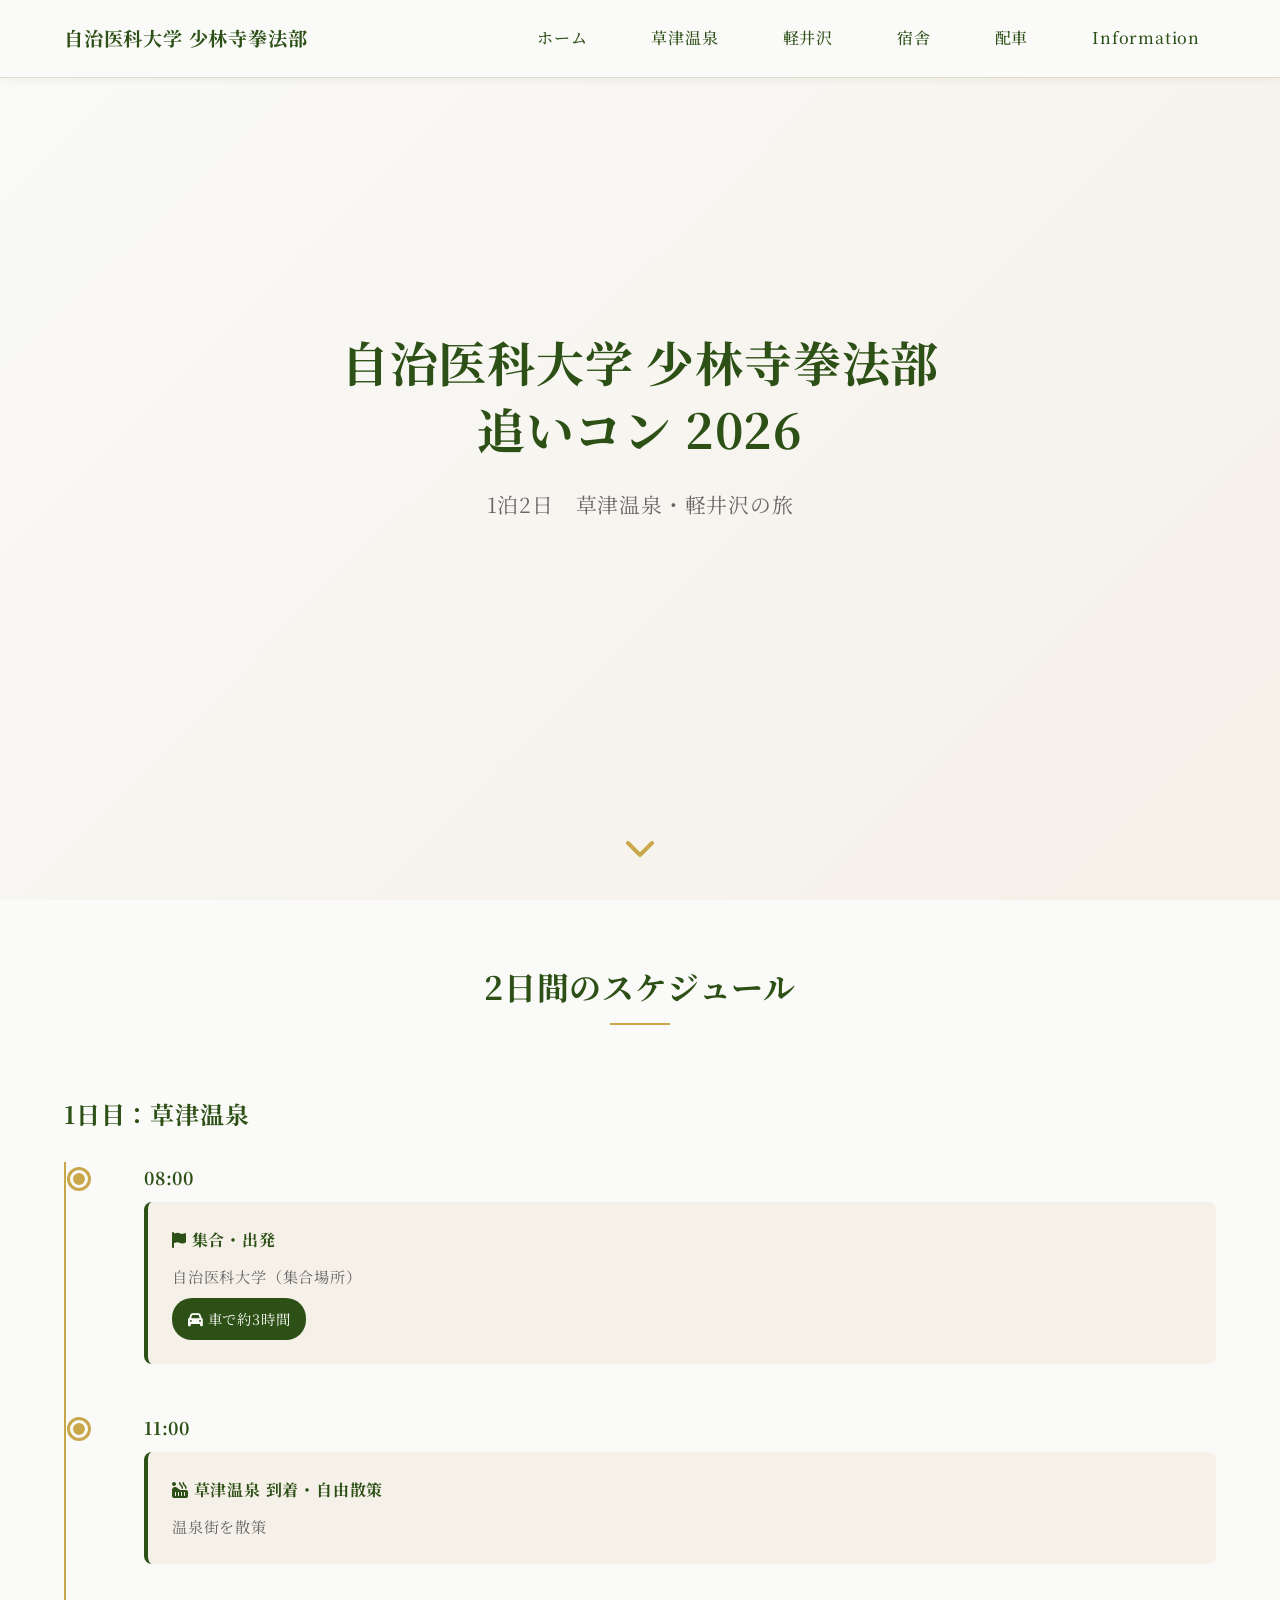
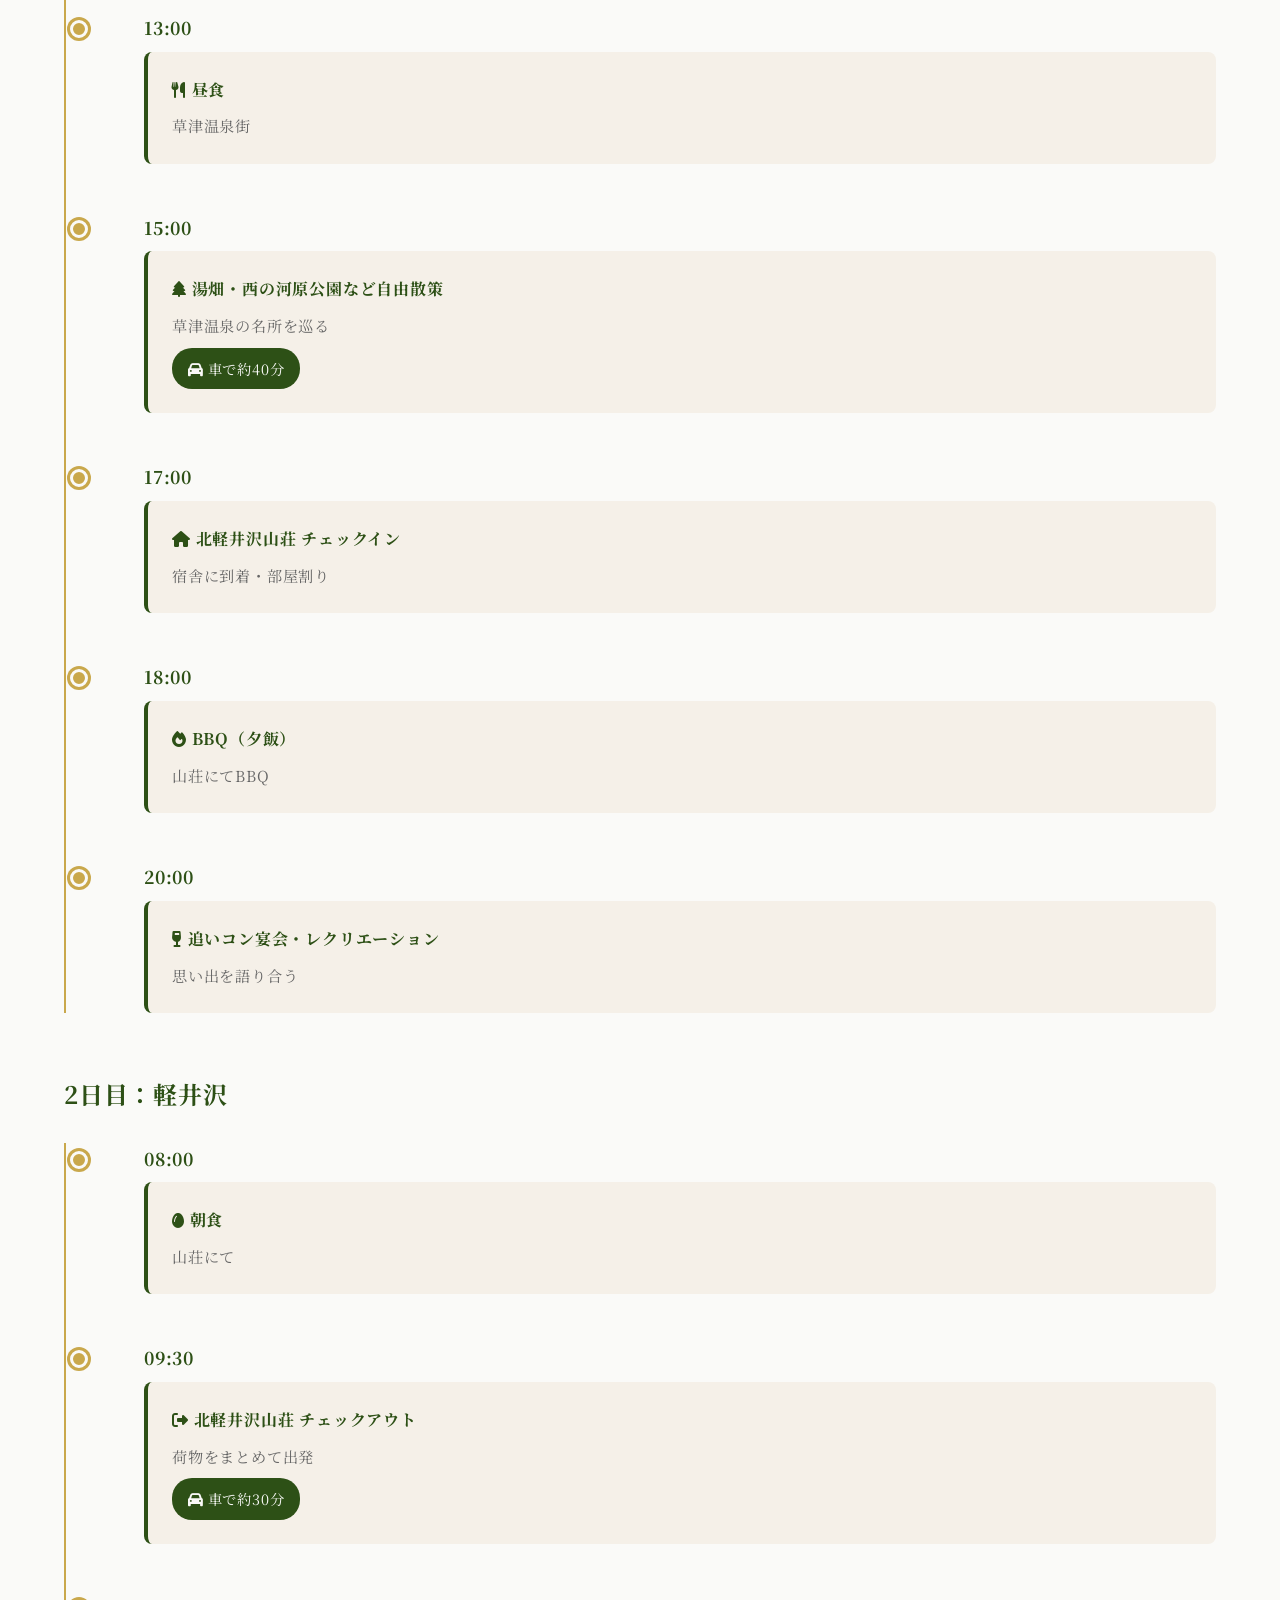
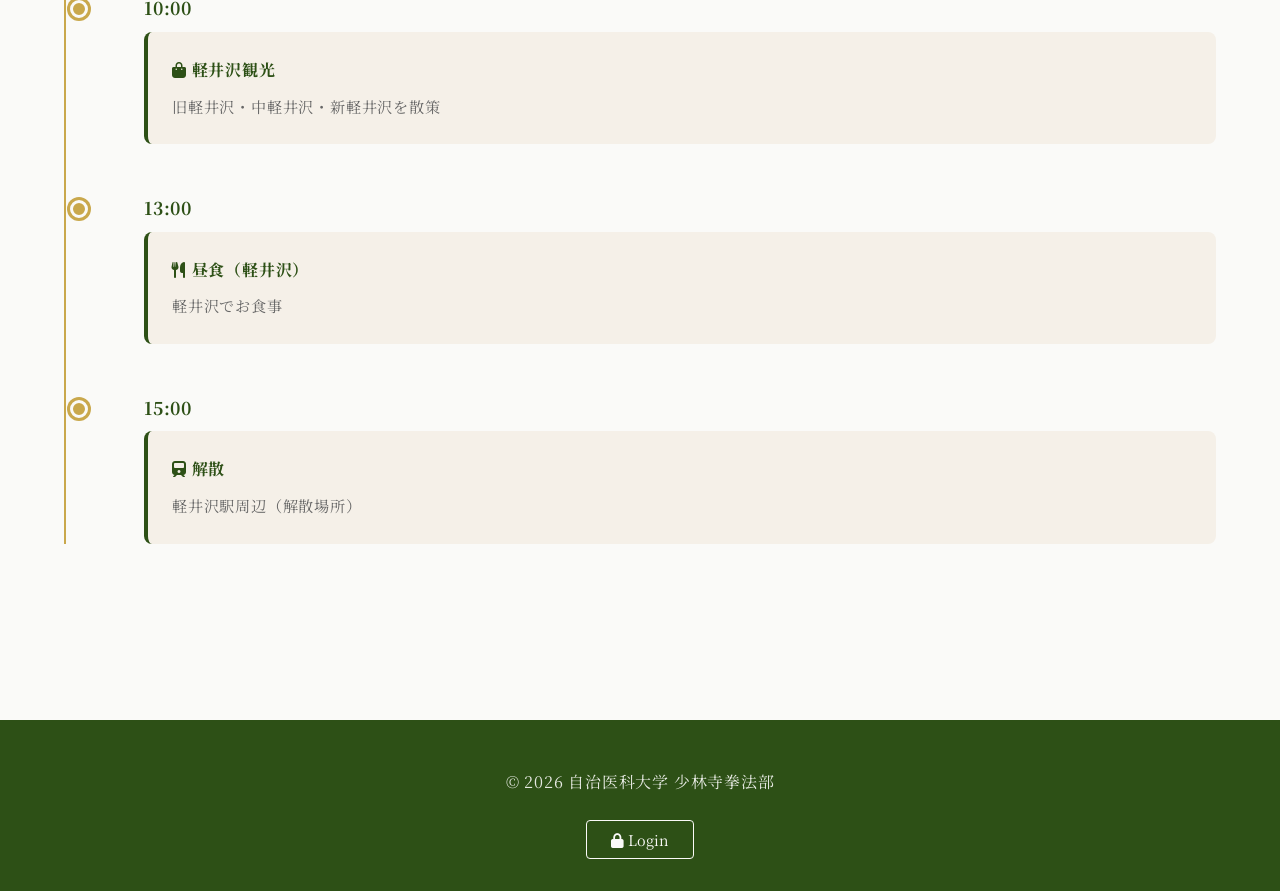
==== index.html @ ce43b70d "Add files via upload" ====
<!DOCTYPE html>
<html lang="ja">
<head>
    <meta charset="UTF-8">
    <meta name="viewport" content="width=device-width, initial-scale=1.0">
    <title>自治医科大学 少林寺拳法部 追いコン 2026</title>
    <link rel="stylesheet" href="https://cdnjs.cloudflare.com/ajax/libs/font-awesome/6.5.0/css/all.min.css">
    <link href="https://fonts.googleapis.com/css2?family=Noto+Serif+JP:wght@300;400;500;700&display=swap" rel="stylesheet">
    <link rel="stylesheet" href="style.css">
</head>
<body>
    <!-- ヘッダー -->
    <header class="header">
        <div class="header-content">
            <a href="index.html" class="logo">自治医科大学 少林寺拳法部</a>
            <nav class="nav">
                <a href="index.html" class="nav-link">ホーム</a>
                <a href="kusatsu.html" class="nav-link">草津温泉</a>
                <a href="karuizawa.html" class="nav-link">軽井沢</a>
                <a href="lodge.html" class="nav-link">宿舎</a>
                <a href="car.html" class="nav-link">配車</a>
                <a href="info.html" class="nav-link">Information</a>
            </nav>
        </div>
    </header>

    <!-- ファーストビュー -->
    <section class="hero">
        <div class="hero-content">
            <h1 data-editable="hero_title">自治医科大学 少林寺拳法部<br>追いコン 2026</h1>
            <p class="hero-subtitle" data-editable="hero_subtitle">1泊2日　草津温泉・軽井沢の旅</p>
            <div class="scroll-indicator">
                <i class="fas fa-chevron-down" style="font-size: 2rem; color: var(--accent-gold);"></i>
            </div>
        </div>
    </section>

    <!-- メインコンテンツ -->
    <main>
        <!-- スケジュールセクション -->
        <section class="section">
            <div class="container">
                <div class="section-header">
                    <h2 data-editable="schedule_title">2日間のスケジュール</h2>
                </div>
                
                <!-- 1日目 -->
                <div class="fade-in">
                    <h3 style="color: var(--primary-green); margin-bottom: 2rem;">1日目：草津温泉</h3>
                    <div class="timeline">
                        <div class="timeline-item">
                            <div class="timeline-time" data-editable="day1_time1">08:00</div>
                            <div class="timeline-content">
                                <div class="timeline-title" data-editable="day1_title1">
                                    <i class="fas fa-flag"></i> 集合・出発
                                </div>
                                <div class="timeline-description" data-editable="day1_desc1">
                                    自治医科大学（集合場所）
                                </div>
                                <div class="transport-info" data-editable="day1_transport1">
                                    <i class="fas fa-car"></i> 車で約3時間
                                </div>
                            </div>
                        </div>
                        
                        <div class="timeline-item">
                            <div class="timeline-time" data-editable="day1_time2">11:00</div>
                            <div class="timeline-content">
                                <div class="timeline-title" data-editable="day1_title2">
                                    <i class="fas fa-hot-tub"></i> 草津温泉 到着・自由散策
                                </div>
                                <div class="timeline-description" data-editable="day1_desc2">
                                    温泉街を散策
                                </div>
                            </div>
                        </div>
                        
                        <div class="timeline-item">
                            <div class="timeline-time" data-editable="day1_time3">13:00</div>
                            <div class="timeline-content">
                                <div class="timeline-title" data-editable="day1_title3">
                                    <i class="fas fa-utensils"></i> 昼食
                                </div>
                                <div class="timeline-description" data-editable="day1_desc3">
                                    草津温泉街
                                </div>
                            </div>
                        </div>
                        
                        <div class="timeline-item">
                            <div class="timeline-time" data-editable="day1_time4">15:00</div>
                            <div class="timeline-content">
                                <div class="timeline-title" data-editable="day1_title4">
                                    <i class="fas fa-tree"></i> 湯畑・西の河原公園など自由散策
                                </div>
                                <div class="timeline-description" data-editable="day1_desc4">
                                    草津温泉の名所を巡る
                                </div>
                                <div class="transport-info" data-editable="day1_transport2">
                                    <i class="fas fa-car"></i> 車で約40分
                                </div>
                            </div>
                        </div>
                        
                        <div class="timeline-item">
                            <div class="timeline-time" data-editable="day1_time5">17:00</div>
                            <div class="timeline-content">
                                <div class="timeline-title" data-editable="day1_title5">
                                    <i class="fas fa-home"></i> 北軽井沢山荘 チェックイン
                                </div>
                                <div class="timeline-description" data-editable="day1_desc5">
                                    宿舎に到着・部屋割り
                                </div>
                            </div>
                        </div>
                        
                        <div class="timeline-item">
                            <div class="timeline-time" data-editable="day1_time6">18:00</div>
                            <div class="timeline-content">
                                <div class="timeline-title" data-editable="day1_title6">
                                    <i class="fas fa-fire"></i> BBQ（夕飯）
                                </div>
                                <div class="timeline-description" data-editable="day1_desc6">
                                    山荘にてBBQ
                                </div>
                            </div>
                        </div>
                        
                        <div class="timeline-item">
                            <div class="timeline-time" data-editable="day1_time7">20:00</div>
                            <div class="timeline-content">
                                <div class="timeline-title" data-editable="day1_title7">
                                    <i class="fas fa-wine-glass"></i> 追いコン宴会・レクリエーション
                                </div>
                                <div class="timeline-description" data-editable="day1_desc7">
                                    思い出を語り合う
                                </div>
                            </div>
                        </div>
                    </div>
                </div>
                
                <!-- 2日目 -->
                <div class="fade-in" style="margin-top: 4rem;">
                    <h3 style="color: var(--primary-green); margin-bottom: 2rem;">2日目：軽井沢</h3>
                    <div class="timeline">
                        <div class="timeline-item">
                            <div class="timeline-time" data-editable="day2_time1">08:00</div>
                            <div class="timeline-content">
                                <div class="timeline-title" data-editable="day2_title1">
                                    <i class="fas fa-egg"></i> 朝食
                                </div>
                                <div class="timeline-description" data-editable="day2_desc1">
                                    山荘にて
                                </div>
                            </div>
                        </div>
                        
                        <div class="timeline-item">
                            <div class="timeline-time" data-editable="day2_time2">09:30</div>
                            <div class="timeline-content">
                                <div class="timeline-title" data-editable="day2_title2">
                                    <i class="fas fa-right-from-bracket"></i> 北軽井沢山荘 チェックアウト
                                </div>
                                <div class="timeline-description" data-editable="day2_desc2">
                                    荷物をまとめて出発
                                </div>
                                <div class="transport-info" data-editable="day2_transport1">
                                    <i class="fas fa-car"></i> 車で約30分
                                </div>
                            </div>
                        </div>
                        
                        <div class="timeline-item">
                            <div class="timeline-time" data-editable="day2_time3">10:00</div>
                            <div class="timeline-content">
                                <div class="timeline-title" data-editable="day2_title3">
                                    <i class="fas fa-bag-shopping"></i> 軽井沢観光
                                </div>
                                <div class="timeline-description" data-editable="day2_desc3">
                                    旧軽井沢・中軽井沢・新軽井沢を散策
                                </div>
                            </div>
                        </div>
                        
                        <div class="timeline-item">
                            <div class="timeline-time" data-editable="day2_time4">13:00</div>
                            <div class="timeline-content">
                                <div class="timeline-title" data-editable="day2_title4">
                                    <i class="fas fa-utensils"></i> 昼食（軽井沢）
                                </div>
                                <div class="timeline-description" data-editable="day2_desc4">
                                    軽井沢でお食事
                                </div>
                            </div>
                        </div>
                        
                        <div class="timeline-item">
                            <div class="timeline-time" data-editable="day2_time5">15:00</div>
                            <div class="timeline-content">
                                <div class="timeline-title" data-editable="day2_title5">
                                    <i class="fas fa-train"></i> 解散
                                </div>
                                <div class="timeline-description" data-editable="day2_desc5">
                                    軽井沢駅周辺（解散場所）
                                </div>
                            </div>
                        </div>
                    </div>
                </div>
            </div>
        </section>
    </main>

    <!-- フッター -->
    <footer class="footer">
        <div class="footer-content">
            <p class="footer-text">© 2026 自治医科大学 少林寺拳法部</p>
            <button class="login-btn"><i class="fas fa-lock"></i> Login</button>
        </div>
    </footer>

    <script src="edit.js"></script>
</body>
</html>
---- style.css ----
/* 自治医科大学 少林寺拳法部 追いコンWebサイト スタイルシート */

/* フォント設定 */
@import url('https://fonts.googleapis.com/css2?family=Noto+Serif+JP:wght@300;400;500;700&display=swap');

/* リセットとベース設定 */
* {
    margin: 0;
    padding: 0;
    box-sizing: border-box;
}

:root {
    /* カラーパレット */
    --primary-white: #FAFAF8;
    --primary-green: #2D5016;
    --accent-gold: #C9A84C;
    --text-charcoal: #2C2C2C;
    --text-gray: #666666;
    --light-beige: #F5F0E8;
    --border-light: #E0DCC8;
    
    /* フォント */
    --font-japanese: 'Noto Serif JP', '游明朝', 'Yu Mincho', 'YuMincho', 'HGS明朝E', serif;
    --font-english: Georgia, 'Times New Roman', serif;
    
    /* 余白 */
    --spacing-xs: 0.5rem;
    --spacing-sm: 1rem;
    --spacing-md: 1.5rem;
    --spacing-lg: 2rem;
    --spacing-xl: 3rem;
    --spacing-xxl: 4rem;
    
    /* ブレークポイント */
    --mobile: 768px;
    --tablet: 1024px;
}

body {
    font-family: var(--font-japanese);
    font-weight: 400;
    line-height: 1.8;
    color: var(--text-charcoal);
    background-color: var(--primary-white);
    font-size: 16px;
    letter-spacing: 0.05em;
}

/* タイポグラフィ */
h1, h2, h3, h4, h5, h6 {
    font-family: var(--font-japanese);
    font-weight: 700;
    line-height: 1.4;
    color: var(--primary-green);
    margin-bottom: var(--spacing-md);
}

h1 {
    font-size: 2.5rem;
    margin-bottom: var(--spacing-lg);
}

h2 {
    font-size: 2rem;
    margin-bottom: var(--spacing-md);
}

h3 {
    font-size: 1.5rem;
    margin-bottom: var(--spacing-sm);
}

p {
    margin-bottom: var(--spacing-sm);
    line-height: 1.8;
}

a {
    color: var(--primary-green);
    text-decoration: none;
    transition: color 0.3s ease;
}

a:hover {
    color: var(--accent-gold);
}

/* レイアウト */
.container {
    max-width: 1200px;
    margin: 0 auto;
    padding: 0 var(--spacing-md);
}

.section {
    padding: var(--spacing-xxl) 0;
}

.section-header {
    text-align: center;
    margin-bottom: var(--spacing-xl);
}

.section-header h2 {
    position: relative;
    display: inline-block;
    padding-bottom: var(--spacing-sm);
}

.section-header h2::after {
    content: '';
    position: absolute;
    bottom: 0;
    left: 50%;
    transform: translateX(-50%);
    width: 60px;
    height: 2px;
    background-color: var(--accent-gold);
}

/* ヘッダー */
.header {
    background-color: var(--primary-white);
    border-bottom: 1px solid var(--border-light);
    position: fixed;
    top: 0;
    left: 0;
    right: 0;
    z-index: 1000;
    box-shadow: 0 2px 10px rgba(0,0,0,0.05);
}

.header-content {
    display: flex;
    justify-content: space-between;
    align-items: center;
    padding: var(--spacing-sm) var(--spacing-md);
    max-width: 1200px;
    margin: 0 auto;
}

.logo {
    font-size: 1.2rem;
    font-weight: 700;
    color: var(--primary-green);
    text-decoration: none;
}

.nav {
    display: flex;
    gap: var(--spacing-lg);
}

.nav-link {
    font-weight: 500;
    padding: var(--spacing-xs) var(--spacing-sm);
    border-radius: 4px;
    transition: all 0.3s ease;
}

.nav-link:hover {
    background-color: var(--light-beige);
    color: var(--primary-green);
}

/* フッター */
.footer {
    background-color: var(--primary-green);
    color: var(--primary-white);
    padding: var(--spacing-xl) 0 var(--spacing-lg);
    margin-top: var(--spacing-xxl);
}

.footer-content {
    max-width: 1200px;
    margin: 0 auto;
    padding: 0 var(--spacing-md);
    text-align: center;
}

.footer-text {
    margin-bottom: var(--spacing-md);
    opacity: 0.9;
}

.login-btn {
    background: transparent;
    border: 1px solid var(--primary-white);
    color: var(--primary-white);
    padding: var(--spacing-xs) var(--spacing-md);
    border-radius: 4px;
    cursor: pointer;
    font-family: var(--font-japanese);
    font-size: 0.9rem;
    transition: all 0.3s ease;
}

.login-btn:hover {
    background-color: var(--primary-white);
    color: var(--primary-green);
}

/* ヒーローセクション */
.hero {
    height: 100vh;
    display: flex;
    align-items: center;
    justify-content: center;
    text-align: center;
    position: relative;
    background: linear-gradient(135deg, var(--primary-white) 0%, var(--light-beige) 100%);
}

.hero-content h1 {
    font-size: 3rem;
    margin-bottom: var(--spacing-md);
    color: var(--primary-green);
}

.hero-subtitle {
    font-size: 1.3rem;
    color: var(--text-gray);
    margin-bottom: var(--spacing-xl);
}

.scroll-indicator {
    position: absolute;
    bottom: var(--spacing-lg);
    left: 50%;
    transform: translateX(-50%);
    animation: bounce 2s infinite;
}

@keyframes bounce {
    0%, 20%, 50%, 80%, 100% {
        transform: translateX(-50%) translateY(0);
    }
    40% {
        transform: translateX(-50%) translateY(-10px);
    }
    60% {
        transform: translateX(-50%) translateY(-5px);
    }
}

/* タイムライン */
.timeline {
    position: relative;
    padding-left: var(--spacing-xl);
}

.timeline::before {
    content: '';
    position: absolute;
    left: 0;
    top: 0;
    bottom: 0;
    width: 2px;
    background-color: var(--accent-gold);
}

.timeline-item {
    position: relative;
    margin-bottom: var(--spacing-xl);
    padding-left: var(--spacing-lg);
}

.timeline-item::before {
    content: '';
    position: absolute;
    left: calc(-1 * var(--spacing-xl) + 6px);
    top: 8px;
    width: 12px;
    height: 12px;
    border-radius: 50%;
    background-color: var(--accent-gold);
    border: 3px solid var(--primary-white);
    box-shadow: 0 0 0 3px var(--accent-gold);
}

.timeline-time {
    font-weight: 700;
    color: var(--primary-green);
    font-size: 1.1rem;
    margin-bottom: var(--spacing-xs);
}

.timeline-content {
    background-color: var(--light-beige);
    padding: var(--spacing-md);
    border-radius: 8px;
    border-left: 4px solid var(--primary-green);
}

.timeline-title {
    font-weight: 700;
    color: var(--primary-green);
    margin-bottom: var(--spacing-xs);
}

.timeline-description {
    color: var(--text-gray);
    font-size: 0.95rem;
}

.transport-info {
    display: inline-block;
    background-color: var(--primary-green);
    color: var(--primary-white);
    padding: var(--spacing-xs) var(--spacing-sm);
    border-radius: 20px;
    font-size: 0.9rem;
    margin-top: var(--spacing-xs);
}

/* カードグリッド */
.card-grid {
    display: grid;
    grid-template-columns: repeat(auto-fit, minmax(300px, 1fr));
    gap: var(--spacing-lg);
    margin-top: var(--spacing-lg);
}

.card {
    background-color: var(--primary-white);
    border-radius: 12px;
    overflow: hidden;
    box-shadow: 0 4px 20px rgba(0,0,0,0.08);
    transition: transform 0.3s ease, box-shadow 0.3s ease;
}

.card:hover {
    transform: translateY(-5px);
    box-shadow: 0 8px 30px rgba(0,0,0,0.12);
}

.card-image {
    width: 100%;
    height: 200px;
    object-fit: cover;
    background-color: var(--light-beige);
}

.card-content {
    padding: var(--spacing-md);
}

.card-title {
    font-size: 1.2rem;
    font-weight: 700;
    color: var(--primary-green);
    margin-bottom: var(--spacing-xs);
}

.card-info {
    color: var(--text-gray);
    font-size: 0.9rem;
    margin-bottom: var(--spacing-sm);
}

.card-link {
    display: inline-flex;
    align-items: center;
    gap: var(--spacing-xs);
    color: var(--accent-gold);
    font-weight: 500;
    font-size: 0.9rem;
}

.card-link:hover {
    color: var(--primary-green);
}

/* タブ */
.tabs {
    display: flex;
    gap: var(--spacing-sm);
    margin-bottom: var(--spacing-lg);
    border-bottom: 2px solid var(--border-light);
}

.tab {
    padding: var(--spacing-sm) var(--spacing-md);
    background: none;
    border: none;
    font-family: var(--font-japanese);
    font-size: 1rem;
    color: var(--text-gray);
    cursor: pointer;
    border-bottom: 3px solid transparent;
    transition: all 0.3s ease;
}

.tab.active {
    color: var(--primary-green);
    border-bottom-color: var(--accent-gold);
    font-weight: 700;
}

.tab:hover {
    color: var(--primary-green);
}

.tab-content {
    display: none;
}

.tab-content.active {
    display: block;
}

/* フォーム要素 */
.form-group {
    margin-bottom: var(--spacing-md);
}

.form-label {
    display: block;
    margin-bottom: var(--spacing-xs);
    font-weight: 500;
    color: var(--primary-green);
}

.form-input {
    width: 100%;
    padding: var(--spacing-sm);
    border: 1px solid var(--border-light);
    border-radius: 4px;
    font-family: var(--font-japanese);
    font-size: 1rem;
    transition: border-color 0.3s ease;
}

.form-input:focus {
    outline: none;
    border-color: var(--accent-gold);
}

/* ボタン */
.btn {
    display: inline-block;
    padding: var(--spacing-sm) var(--spacing-md);
    background-color: var(--primary-green);
    color: var(--primary-white);
    border: none;
    border-radius: 4px;
    font-family: var(--font-japanese);
    font-size: 1rem;
    cursor: pointer;
    transition: all 0.3s ease;
}

.btn:hover {
    background-color: var(--accent-gold);
    color: var(--primary-white);
}

.btn-secondary {
    background-color: var(--text-gray);
}

.btn-secondary:hover {
    background-color: var(--primary-green);
}

/* 編集モード */
.editable {
    cursor: pointer;
    border: 2px dashed transparent;
    padding: 2px;
    border-radius: 4px;
    transition: all 0.3s ease;
}

.editable:hover {
    border-color: var(--accent-gold);
    background-color: rgba(201, 168, 76, 0.1);
}

.editing {
    border-color: var(--primary-green) !important;
    background-color: rgba(45, 80, 22, 0.1) !important;
}

.edit-toolbar {
    position: absolute;
    background-color: var(--primary-white);
    border: 1px solid var(--border-light);
    border-radius: 4px;
    padding: var(--spacing-xs);
    box-shadow: 0 4px 12px rgba(0,0,0,0.15);
    z-index: 1000;
    display: flex;
    gap: var(--spacing-xs);
    align-items: center;
}

.edit-toolbar button {
    background: none;
    border: none;
    padding: var(--spacing-xs);
    cursor: pointer;
    border-radius: 4px;
    transition: background-color 0.3s ease;
}

.edit-toolbar button:hover {
    background-color: var(--light-beige);
}

.image-change-btn {
    position: absolute;
    top: 10px;
    right: 10px;
    background-color: rgba(45, 80, 22, 0.9);
    color: var(--primary-white);
    border: none;
    padding: var(--spacing-xs) var(--spacing-sm);
    border-radius: 4px;
    cursor: pointer;
    font-size: 0.9rem;
    opacity: 0;
    transition: opacity 0.3s ease;
}

.image-container {
    position: relative;
    display: inline-block;
}

.image-container:hover .image-change-btn {
    opacity: 1;
}

/* レスポンシブデザイン */
@media (max-width: 768px) {
    .container {
        padding: 0 var(--spacing-sm);
    }
    
    .header-content {
        flex-direction: column;
        gap: var(--spacing-sm);
    }
    
    .nav {
        flex-wrap: wrap;
        justify-content: center;
        gap: var(--spacing-sm);
    }
    
    .hero-content h1 {
        font-size: 2rem;
    }
    
    .hero-subtitle {
        font-size: 1.1rem;
    }
    
    h1 {
        font-size: 2rem;
    }
    
    h2 {
        font-size: 1.5rem;
    }
    
    .timeline {
        padding-left: var(--spacing-md);
    }
    
    .card-grid {
        grid-template-columns: 1fr;
    }
    
    .tabs {
        flex-wrap: wrap;
        gap: var(--spacing-xs);
    }
    
    .tab {
        padding: var(--spacing-xs) var(--spacing-sm);
        font-size: 0.9rem;
    }
}

/* アニメーション */
.fade-in {
    opacity: 0;
    transform: translateY(20px);
    transition: all 0.6s ease;
}

.fade-in.visible {
    opacity: 1;
    transform: translateY(0);
}

/* ユーティリティクラス */
.text-center { text-align: center; }
.text-left { text-align: left; }
.text-right { text-align: right; }

.mb-sm { margin-bottom: var(--spacing-sm); }
.mb-md { margin-bottom: var(--spacing-md); }
.mb-lg { margin-bottom: var(--spacing-lg); }
.mb-xl { margin-bottom: var(--spacing-xl); }

.mt-sm { margin-top: var(--spacing-sm); }
.mt-md { margin-top: var(--spacing-md); }
.mt-lg { margin-top: var(--spacing-lg); }
.mt-xl { margin-top: var(--spacing-xl); }

.hidden { display: none !important; }
.visible { display: block !important; }

/* ログインダイアログ */
.login-dialog {
    position: fixed;
    top: 0;
    left: 0;
    right: 0;
    bottom: 0;
    background-color: rgba(0,0,0,0.5);
    display: none;
    align-items: center;
    justify-content: center;
    z-index: 2000;
}

.login-dialog.active {
    display: flex;
}

.login-form {
    background-color: var(--primary-white);
    padding: var(--spacing-xl);
    border-radius: 8px;
    box-shadow: 0 8px 32px rgba(0,0,0,0.2);
    max-width: 400px;
    width: 90%;
}

.login-form h3 {
    text-align: center;
    margin-bottom: var(--spacing-lg);
    color: var(--primary-green);
}

.login-error {
    color: #DC3545;
    font-size: 0.9rem;
    margin-top: var(--spacing-xs);
    display: none;
}

.login-error.active {
    display: block;
}
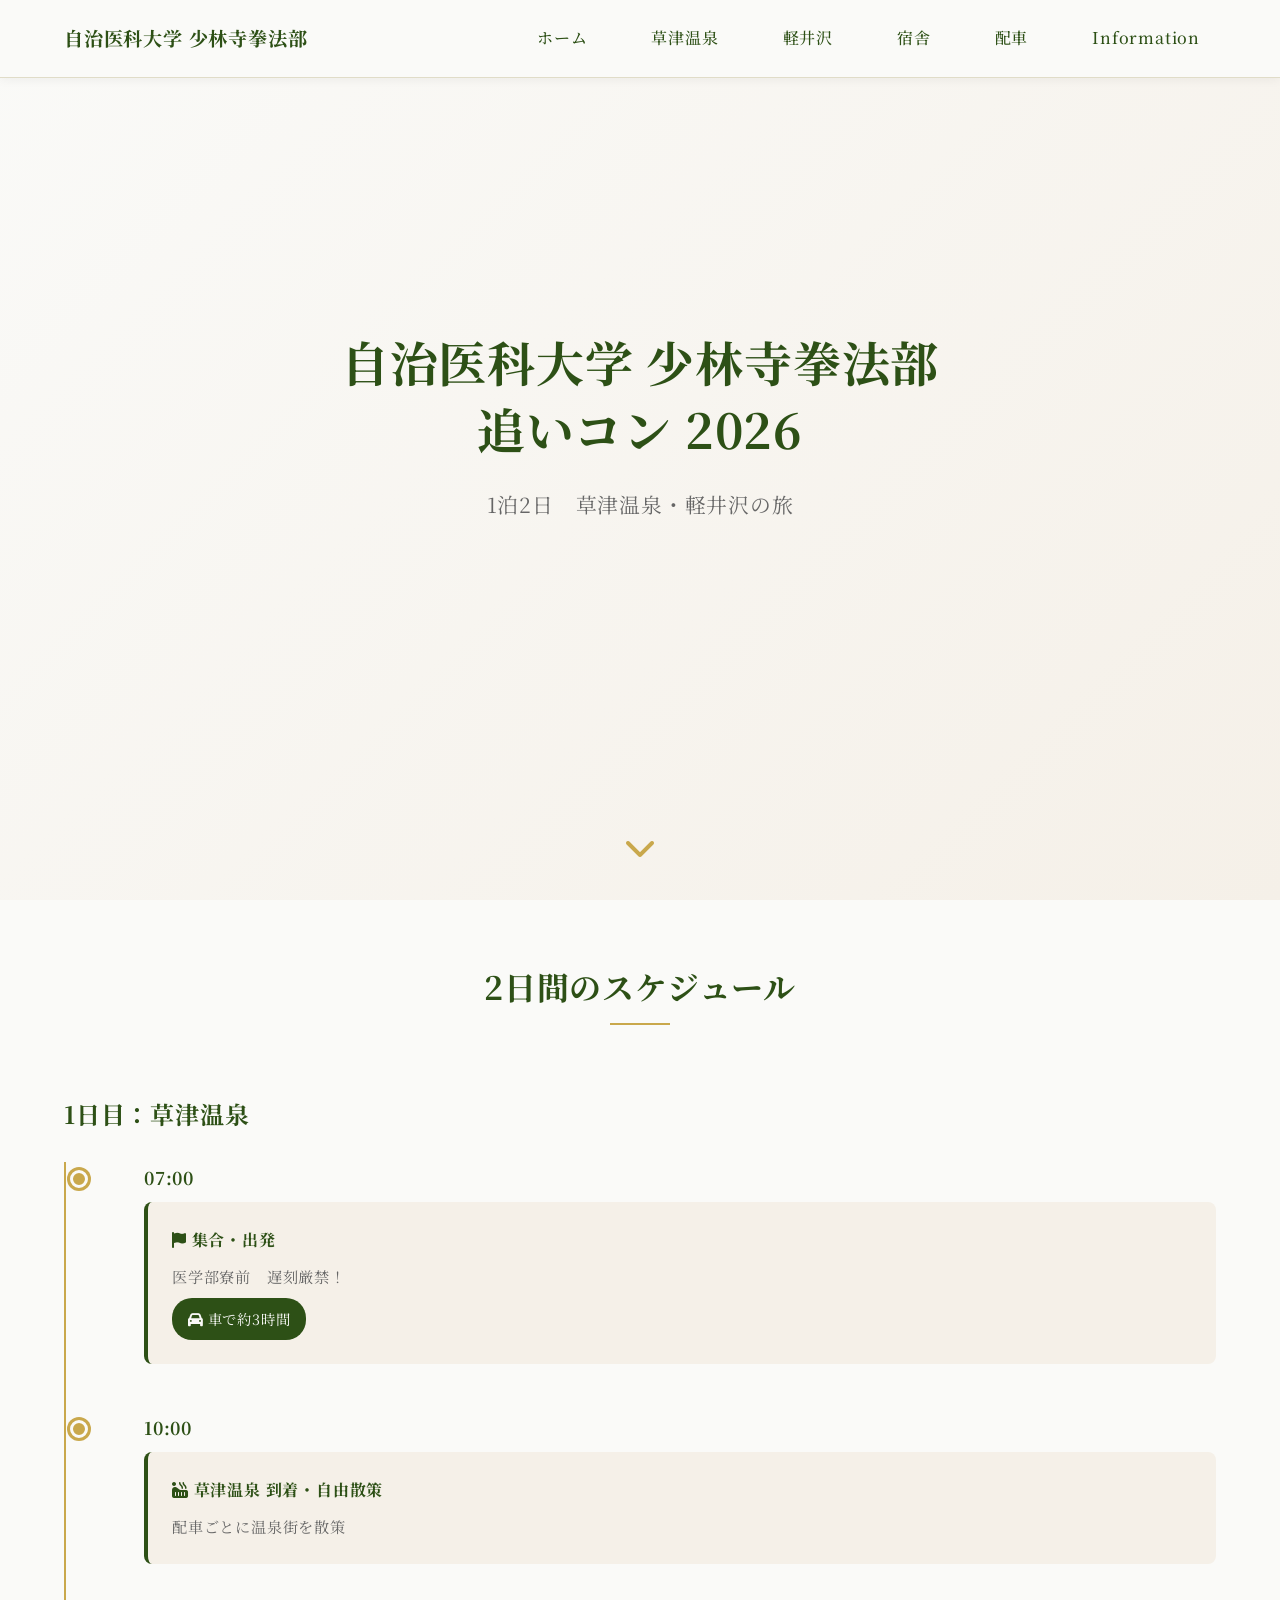
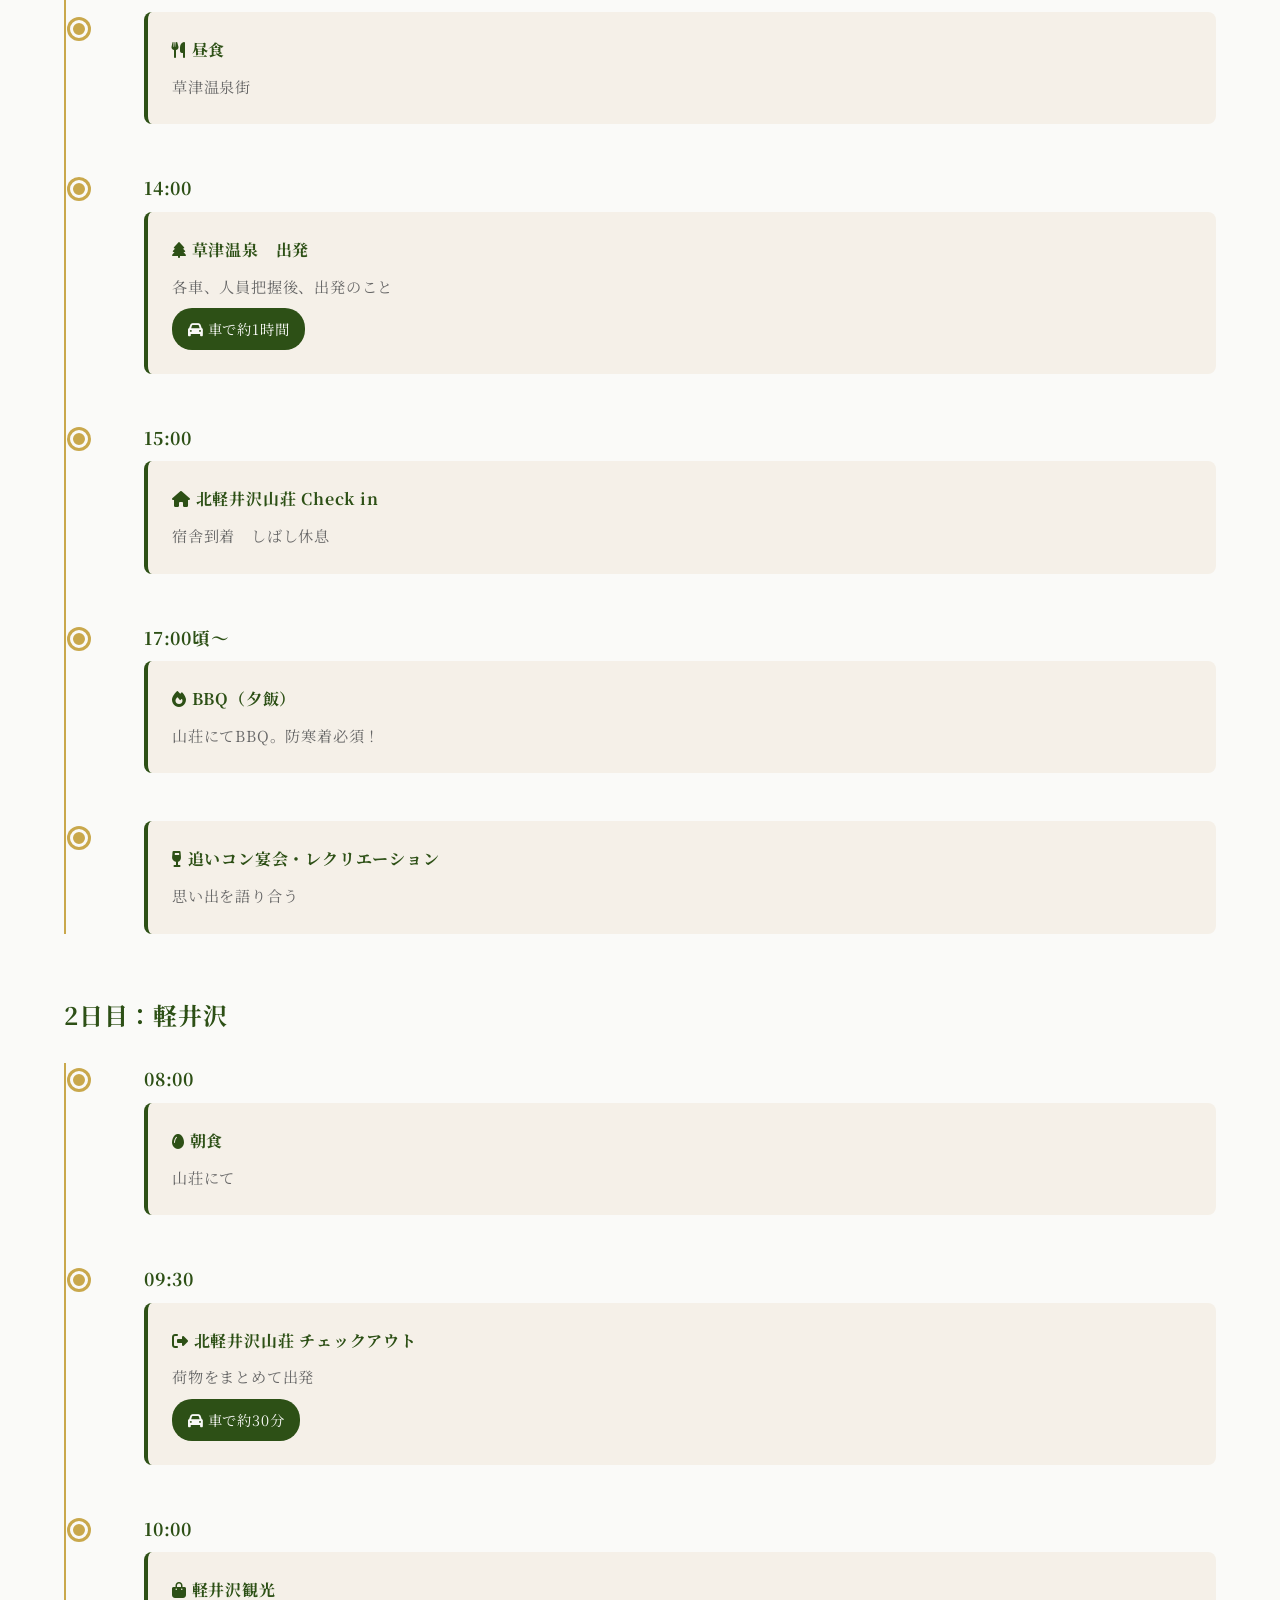
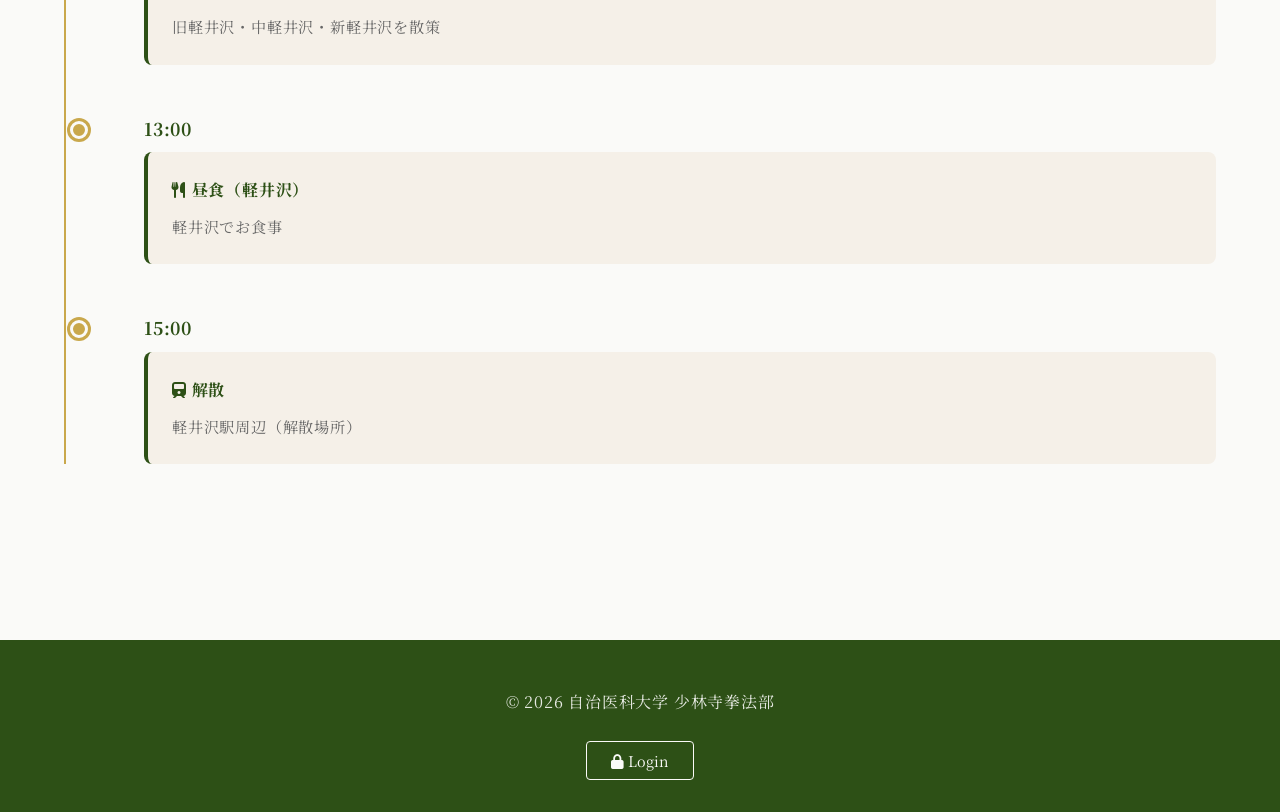
==== commit 1e45740d: "Update index.html" ====
--- a/index.html
+++ b/index.html
@@ -49,13 +49,13 @@
                     <h3 style="color: var(--primary-green); margin-bottom: 2rem;">1日目：草津温泉</h3>
                     <div class="timeline">
                         <div class="timeline-item">
-                            <div class="timeline-time" data-editable="day1_time1">08:00</div>
+                            <div class="timeline-time" data-editable="day1_time1">07:00</div>
                             <div class="timeline-content">
                                 <div class="timeline-title" data-editable="day1_title1">
                                     <i class="fas fa-flag"></i> 集合・出発
                                 </div>
                                 <div class="timeline-description" data-editable="day1_desc1">
-                                    自治医科大学（集合場所）
+                                    医学部寮前　遅刻厳禁！
                                 </div>
                                 <div class="transport-info" data-editable="day1_transport1">
                                     <i class="fas fa-car"></i> 車で約3時間
@@ -64,19 +64,18 @@
                         </div>
                         
                         <div class="timeline-item">
-                            <div class="timeline-time" data-editable="day1_time2">11:00</div>
+                            <div class="timeline-time" data-editable="day1_time2">10:00</div>
                             <div class="timeline-content">
                                 <div class="timeline-title" data-editable="day1_title2">
                                     <i class="fas fa-hot-tub"></i> 草津温泉 到着・自由散策
                                 </div>
                                 <div class="timeline-description" data-editable="day1_desc2">
-                                    温泉街を散策
-                                </div>
-                            </div>
-                        </div>
-                        
-                        <div class="timeline-item">
-                            <div class="timeline-time" data-editable="day1_time3">13:00</div>
+                                    配車ごとに温泉街を散策
+                                </div>
+                            </div>
+                        </div>
+                        
+                        <div class="timeline-item">
                             <div class="timeline-content">
                                 <div class="timeline-title" data-editable="day1_title3">
                                     <i class="fas fa-utensils"></i> 昼食
@@ -88,46 +87,45 @@
                         </div>
                         
                         <div class="timeline-item">
-                            <div class="timeline-time" data-editable="day1_time4">15:00</div>
+                            <div class="timeline-time" data-editable="day1_time4">14:00</div>
                             <div class="timeline-content">
                                 <div class="timeline-title" data-editable="day1_title4">
-                                    <i class="fas fa-tree"></i> 湯畑・西の河原公園など自由散策
+                                    <i class="fas fa-tree"></i> 草津温泉　出発
                                 </div>
                                 <div class="timeline-description" data-editable="day1_desc4">
-                                    草津温泉の名所を巡る
+                                    各車、人員把握後、出発のこと
                                 </div>
                                 <div class="transport-info" data-editable="day1_transport2">
-                                    <i class="fas fa-car"></i> 車で約40分
-                                </div>
-                            </div>
-                        </div>
-                        
-                        <div class="timeline-item">
-                            <div class="timeline-time" data-editable="day1_time5">17:00</div>
+                                    <i class="fas fa-car"></i> 車で約1時間
+                                </div>
+                            </div>
+                        </div>
+                        
+                        <div class="timeline-item">
+                            <div class="timeline-time" data-editable="day1_time5">15:00</div>
                             <div class="timeline-content">
                                 <div class="timeline-title" data-editable="day1_title5">
-                                    <i class="fas fa-home"></i> 北軽井沢山荘 チェックイン
+                                    <i class="fas fa-home"></i> 北軽井沢山荘 Check in
                                 </div>
                                 <div class="timeline-description" data-editable="day1_desc5">
-                                    宿舎に到着・部屋割り
-                                </div>
-                            </div>
-                        </div>
-                        
-                        <div class="timeline-item">
-                            <div class="timeline-time" data-editable="day1_time6">18:00</div>
+                                    宿舎到着　しばし休息
+                                </div>
+                            </div>
+                        </div>
+                        
+                        <div class="timeline-item">
+                            <div class="timeline-time" data-editable="day1_time6">17:00頃〜</div>
                             <div class="timeline-content">
                                 <div class="timeline-title" data-editable="day1_title6">
                                     <i class="fas fa-fire"></i> BBQ（夕飯）
                                 </div>
                                 <div class="timeline-description" data-editable="day1_desc6">
-                                    山荘にてBBQ
-                                </div>
-                            </div>
-                        </div>
-                        
-                        <div class="timeline-item">
-                            <div class="timeline-time" data-editable="day1_time7">20:00</div>
+                                    山荘にてBBQ。防寒着必須！
+                                </div>
+                            </div>
+                        </div>
+                        
+                        <div class="timeline-item">
                             <div class="timeline-content">
                                 <div class="timeline-title" data-editable="day1_title7">
                                     <i class="fas fa-wine-glass"></i> 追いコン宴会・レクリエーション
@@ -222,4 +220,4 @@
 
     <script src="edit.js"></script>
 </body>
-</html>+</html>
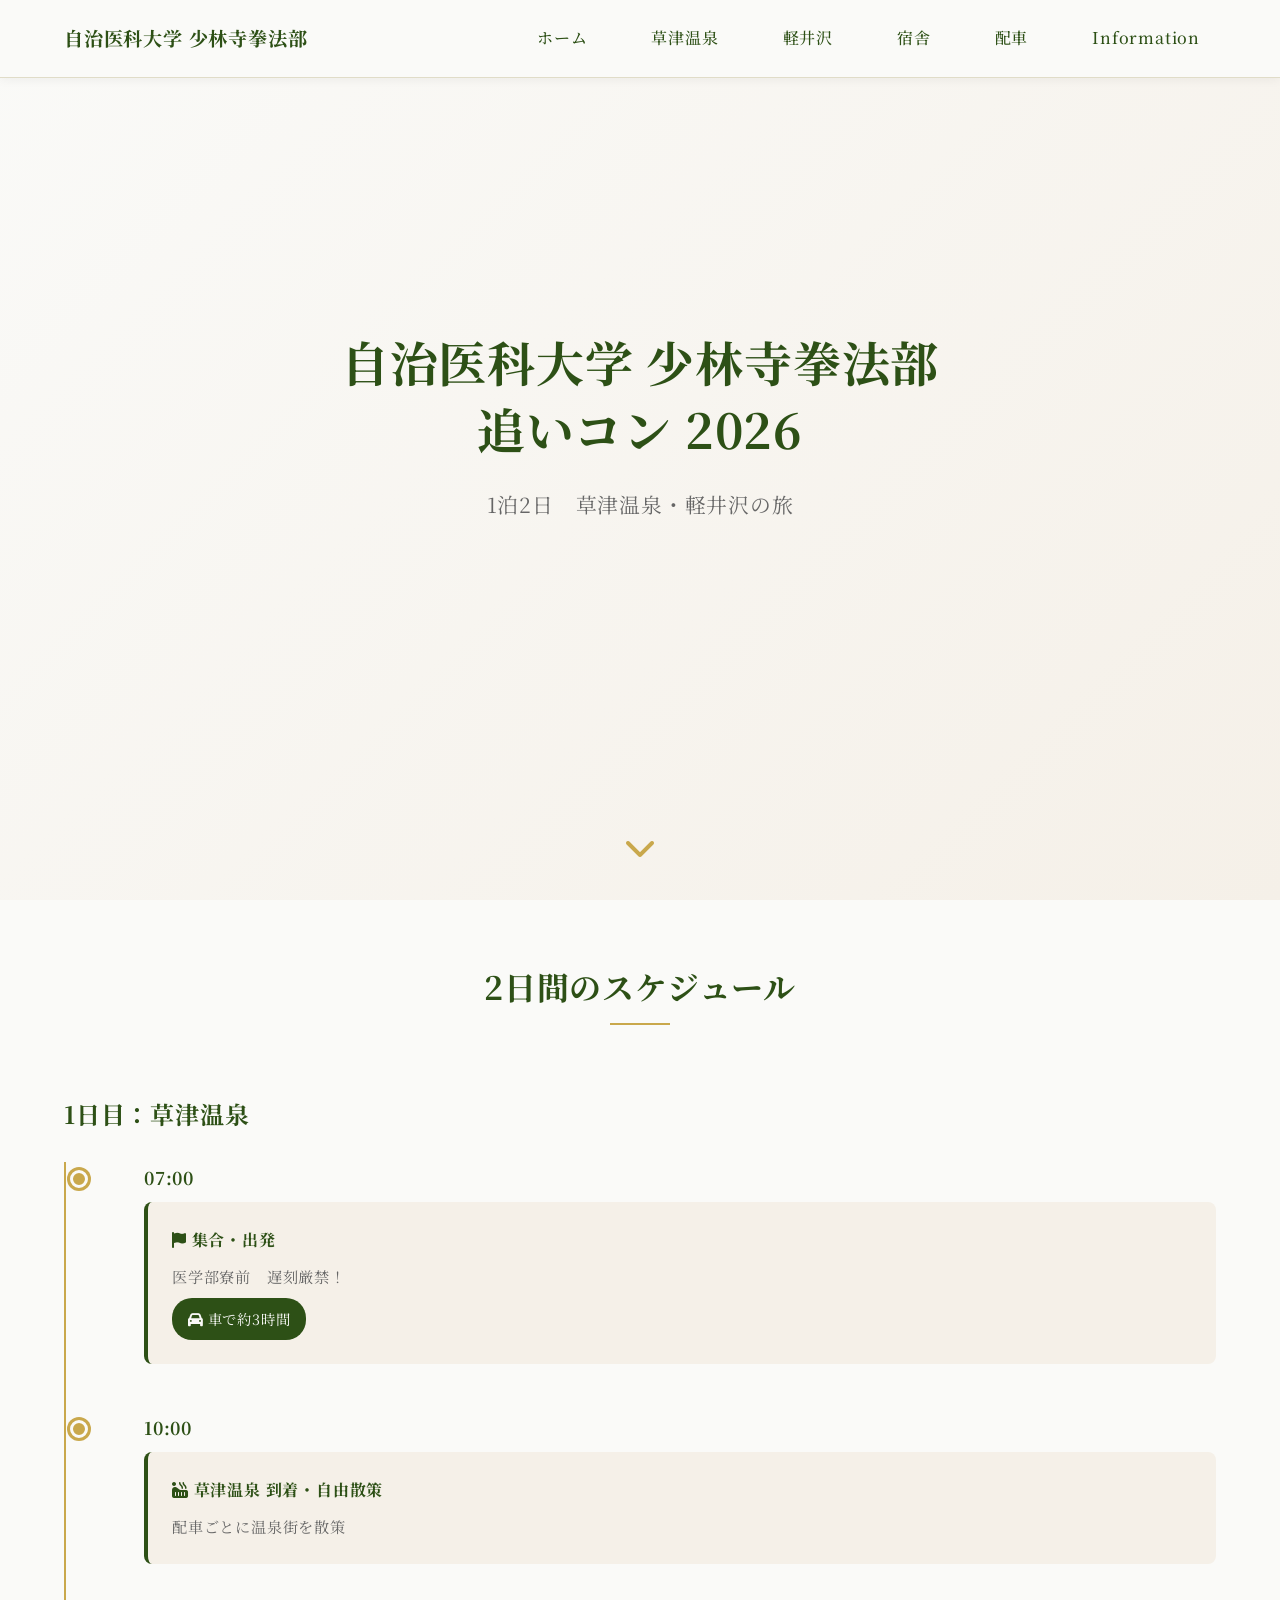
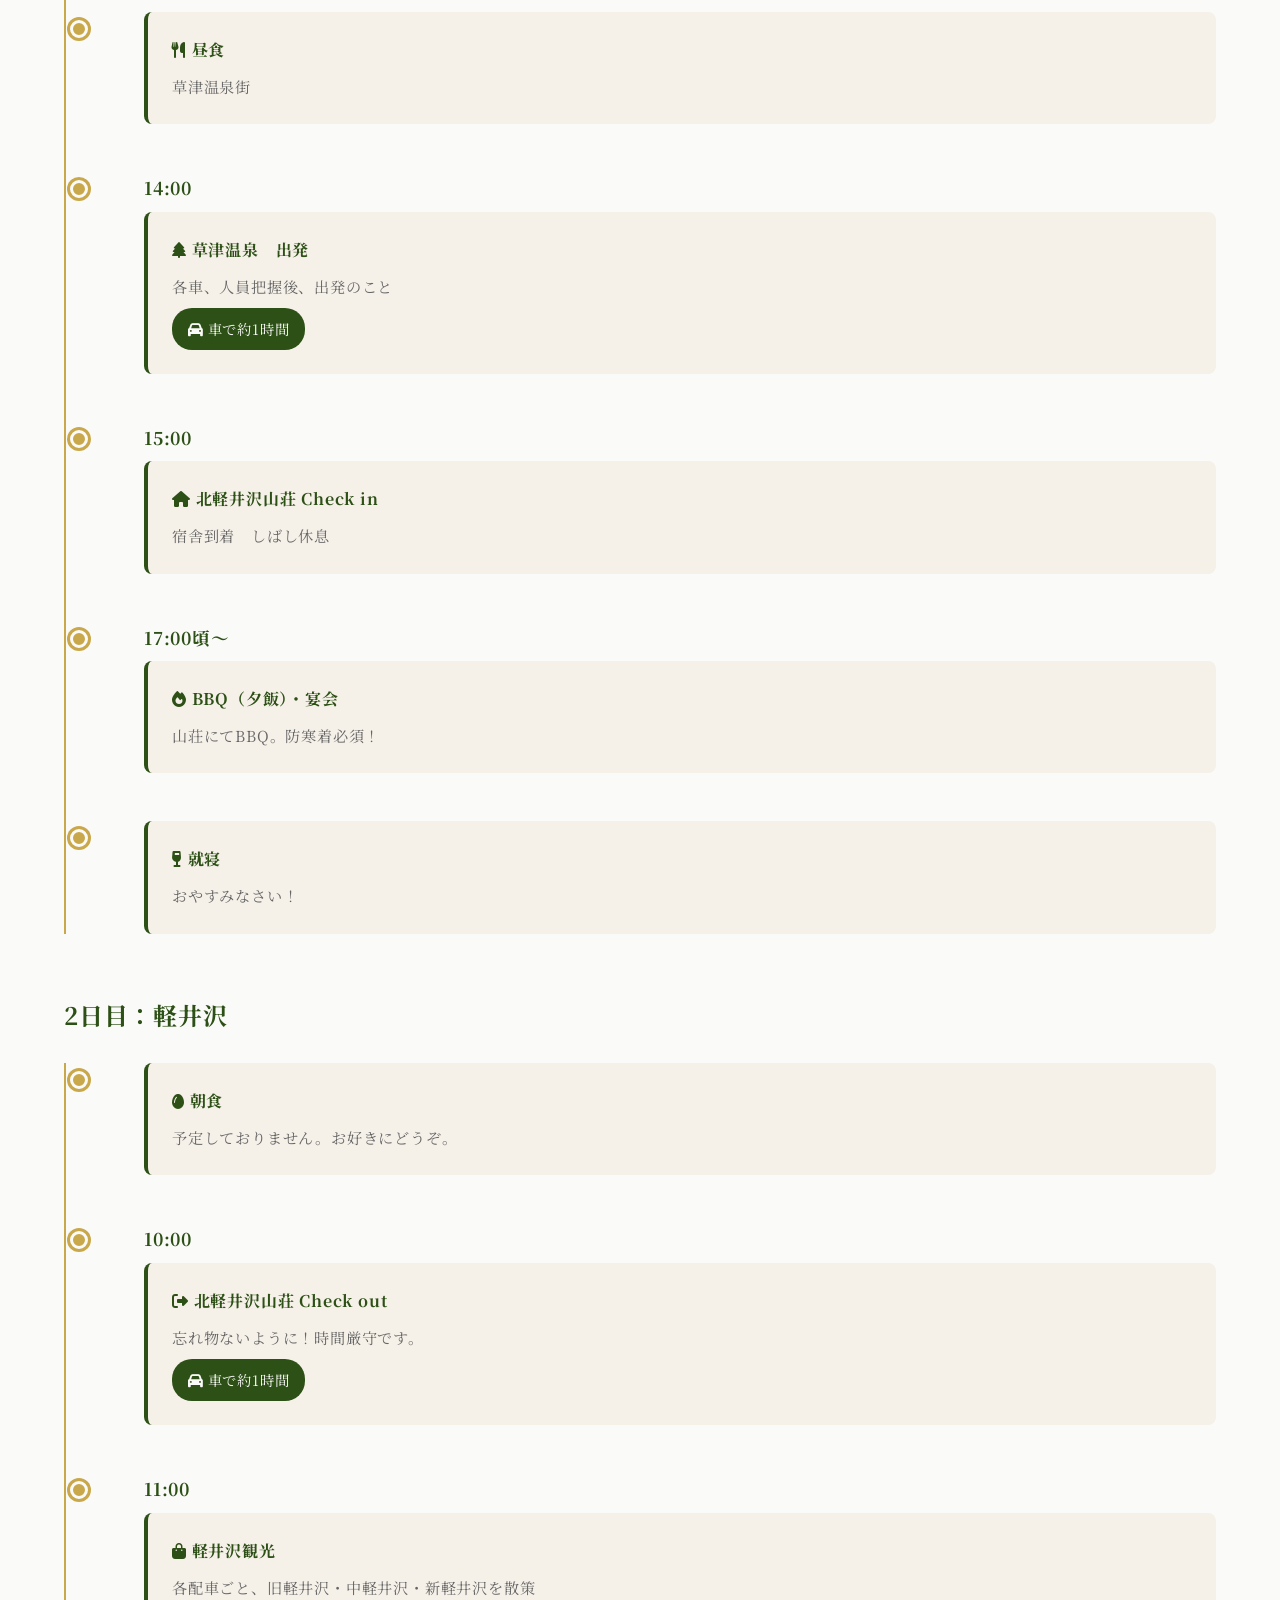
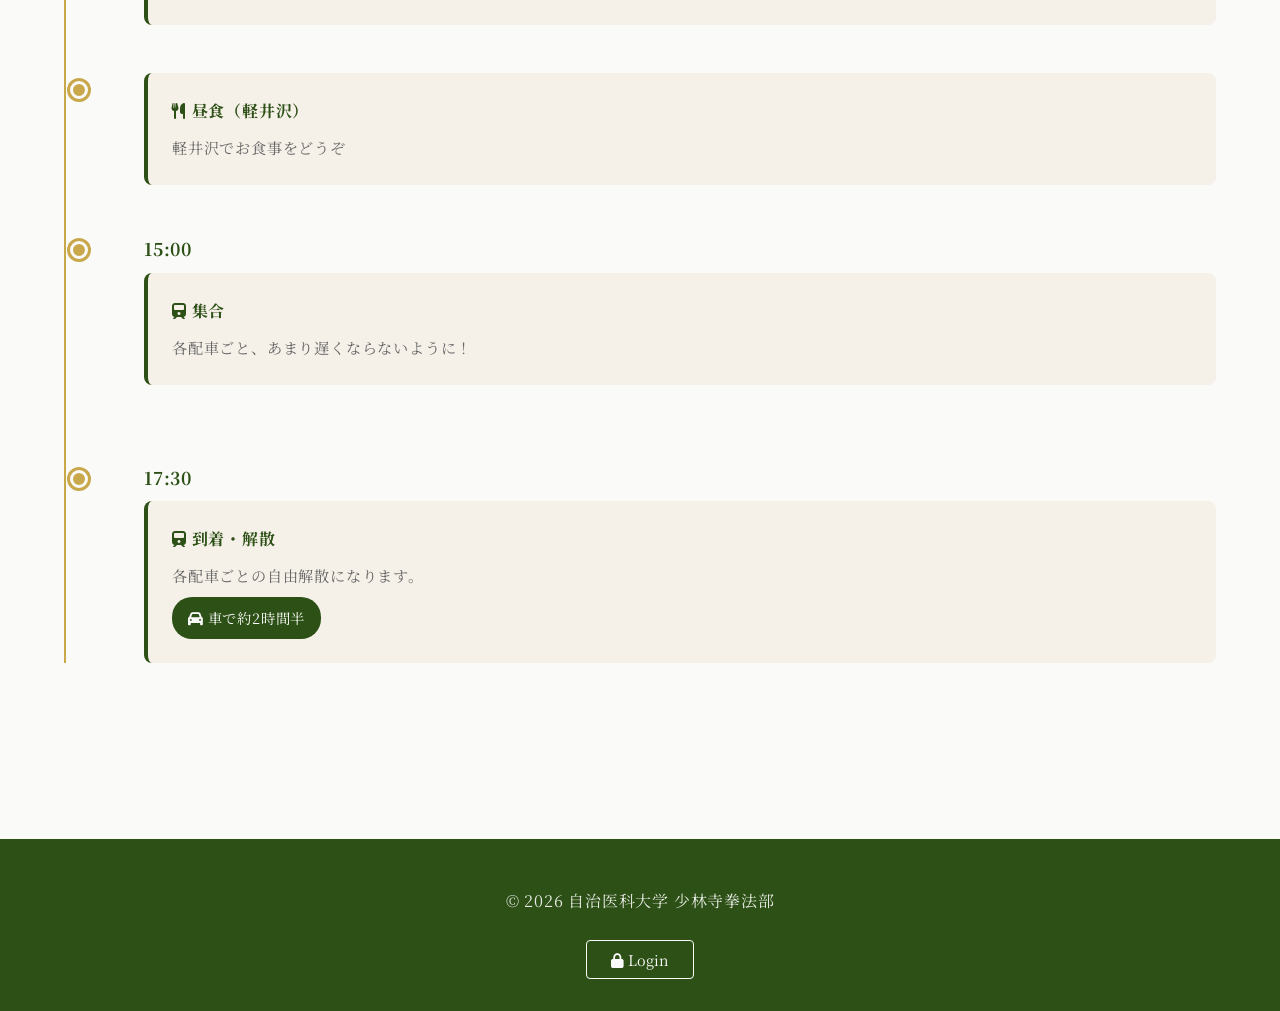
==== commit 979ecf2e: "Update index.html" ====
--- a/index.html
+++ b/index.html
@@ -117,7 +117,7 @@
                             <div class="timeline-time" data-editable="day1_time6">17:00頃〜</div>
                             <div class="timeline-content">
                                 <div class="timeline-title" data-editable="day1_title6">
-                                    <i class="fas fa-fire"></i> BBQ（夕飯）
+                                    <i class="fas fa-fire"></i> BBQ（夕飯）・宴会
                                 </div>
                                 <div class="timeline-description" data-editable="day1_desc6">
                                     山荘にてBBQ。防寒着必須！
@@ -128,10 +128,10 @@
                         <div class="timeline-item">
                             <div class="timeline-content">
                                 <div class="timeline-title" data-editable="day1_title7">
-                                    <i class="fas fa-wine-glass"></i> 追いコン宴会・レクリエーション
+                                    <i class="fas fa-wine-glass"></i> 就寝
                                 </div>
                                 <div class="timeline-description" data-editable="day1_desc7">
-                                    思い出を語り合う
+                                    おやすみなさい！
                                 </div>
                             </div>
                         </div>
@@ -143,52 +143,50 @@
                     <h3 style="color: var(--primary-green); margin-bottom: 2rem;">2日目：軽井沢</h3>
                     <div class="timeline">
                         <div class="timeline-item">
-                            <div class="timeline-time" data-editable="day2_time1">08:00</div>
                             <div class="timeline-content">
                                 <div class="timeline-title" data-editable="day2_title1">
                                     <i class="fas fa-egg"></i> 朝食
                                 </div>
                                 <div class="timeline-description" data-editable="day2_desc1">
-                                    山荘にて
-                                </div>
-                            </div>
-                        </div>
-                        
-                        <div class="timeline-item">
-                            <div class="timeline-time" data-editable="day2_time2">09:30</div>
+                                    予定しておりません。お好きにどうぞ。
+                                </div>
+                            </div>
+                        </div>
+                        
+                        <div class="timeline-item">
+                            <div class="timeline-time" data-editable="day2_time2">10:00</div>
                             <div class="timeline-content">
                                 <div class="timeline-title" data-editable="day2_title2">
-                                    <i class="fas fa-right-from-bracket"></i> 北軽井沢山荘 チェックアウト
+                                    <i class="fas fa-right-from-bracket"></i> 北軽井沢山荘 Check out
                                 </div>
                                 <div class="timeline-description" data-editable="day2_desc2">
-                                    荷物をまとめて出発
+                                    忘れ物ないように！時間厳守です。
                                 </div>
                                 <div class="transport-info" data-editable="day2_transport1">
-                                    <i class="fas fa-car"></i> 車で約30分
-                                </div>
-                            </div>
-                        </div>
-                        
-                        <div class="timeline-item">
-                            <div class="timeline-time" data-editable="day2_time3">10:00</div>
+                                    <i class="fas fa-car"></i> 車で約1時間
+                                </div>
+                            </div>
+                        </div>
+                        
+                        <div class="timeline-item">
+                            <div class="timeline-time" data-editable="day2_time3">11:00</div>
                             <div class="timeline-content">
                                 <div class="timeline-title" data-editable="day2_title3">
                                     <i class="fas fa-bag-shopping"></i> 軽井沢観光
                                 </div>
                                 <div class="timeline-description" data-editable="day2_desc3">
-                                    旧軽井沢・中軽井沢・新軽井沢を散策
-                                </div>
-                            </div>
-                        </div>
-                        
-                        <div class="timeline-item">
-                            <div class="timeline-time" data-editable="day2_time4">13:00</div>
+                                    各配車ごと、旧軽井沢・中軽井沢・新軽井沢を散策
+                                </div>
+                            </div>
+                        </div>
+                        
+                        <div class="timeline-item">
                             <div class="timeline-content">
                                 <div class="timeline-title" data-editable="day2_title4">
                                     <i class="fas fa-utensils"></i> 昼食（軽井沢）
                                 </div>
                                 <div class="timeline-description" data-editable="day2_desc4">
-                                    軽井沢でお食事
+                                    軽井沢でお食事をどうぞ
                                 </div>
                             </div>
                         </div>
@@ -197,10 +195,24 @@
                             <div class="timeline-time" data-editable="day2_time5">15:00</div>
                             <div class="timeline-content">
                                 <div class="timeline-title" data-editable="day2_title5">
-                                    <i class="fas fa-train"></i> 解散
+                                    <i class="fas fa-train"></i> 集合
                                 </div>
                                 <div class="timeline-description" data-editable="day2_desc5">
-                                    軽井沢駅周辺（解散場所）
+                                    各配車ごと、あまり遅くならないように！
+                                </div>
+                            </div>
+                        </div>
+                    　　 <div class="timeline-item">
+                            <div class="timeline-time" data-editable="day2_time5">17:30</div>
+                            <div class="timeline-content">
+                                <div class="timeline-title" data-editable="day2_title5">
+                                    <i class="fas fa-train"></i> 到着・解散
+                                </div>
+                                <div class="timeline-description" data-editable="day2_desc5">
+                                    各配車ごとの自由解散になります。
+　　　　　　　　　　　　　　　　　　　　　 </div>
+                                <div class="transport-info" data-editable="day2_transport1">
+                                    <i class="fas fa-car"></i> 車で約2時間半
                                 </div>
                             </div>
                         </div>
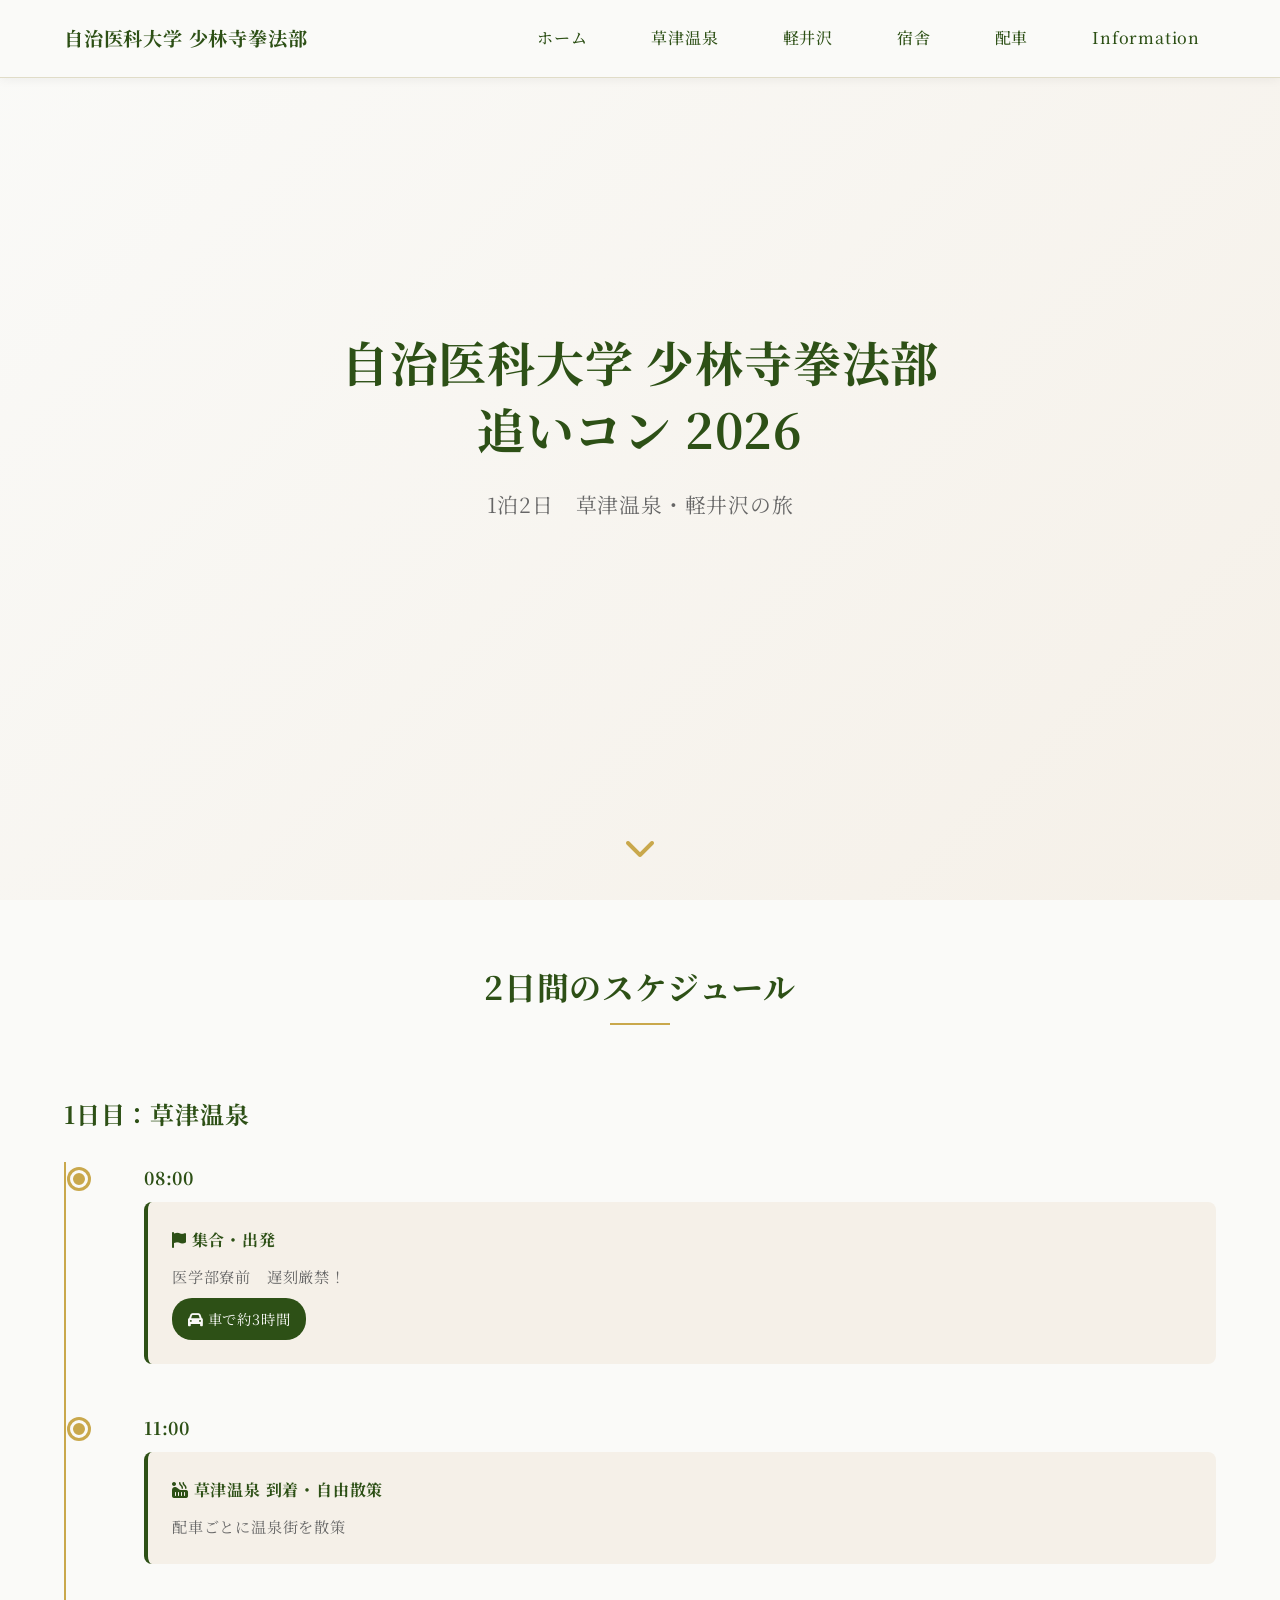
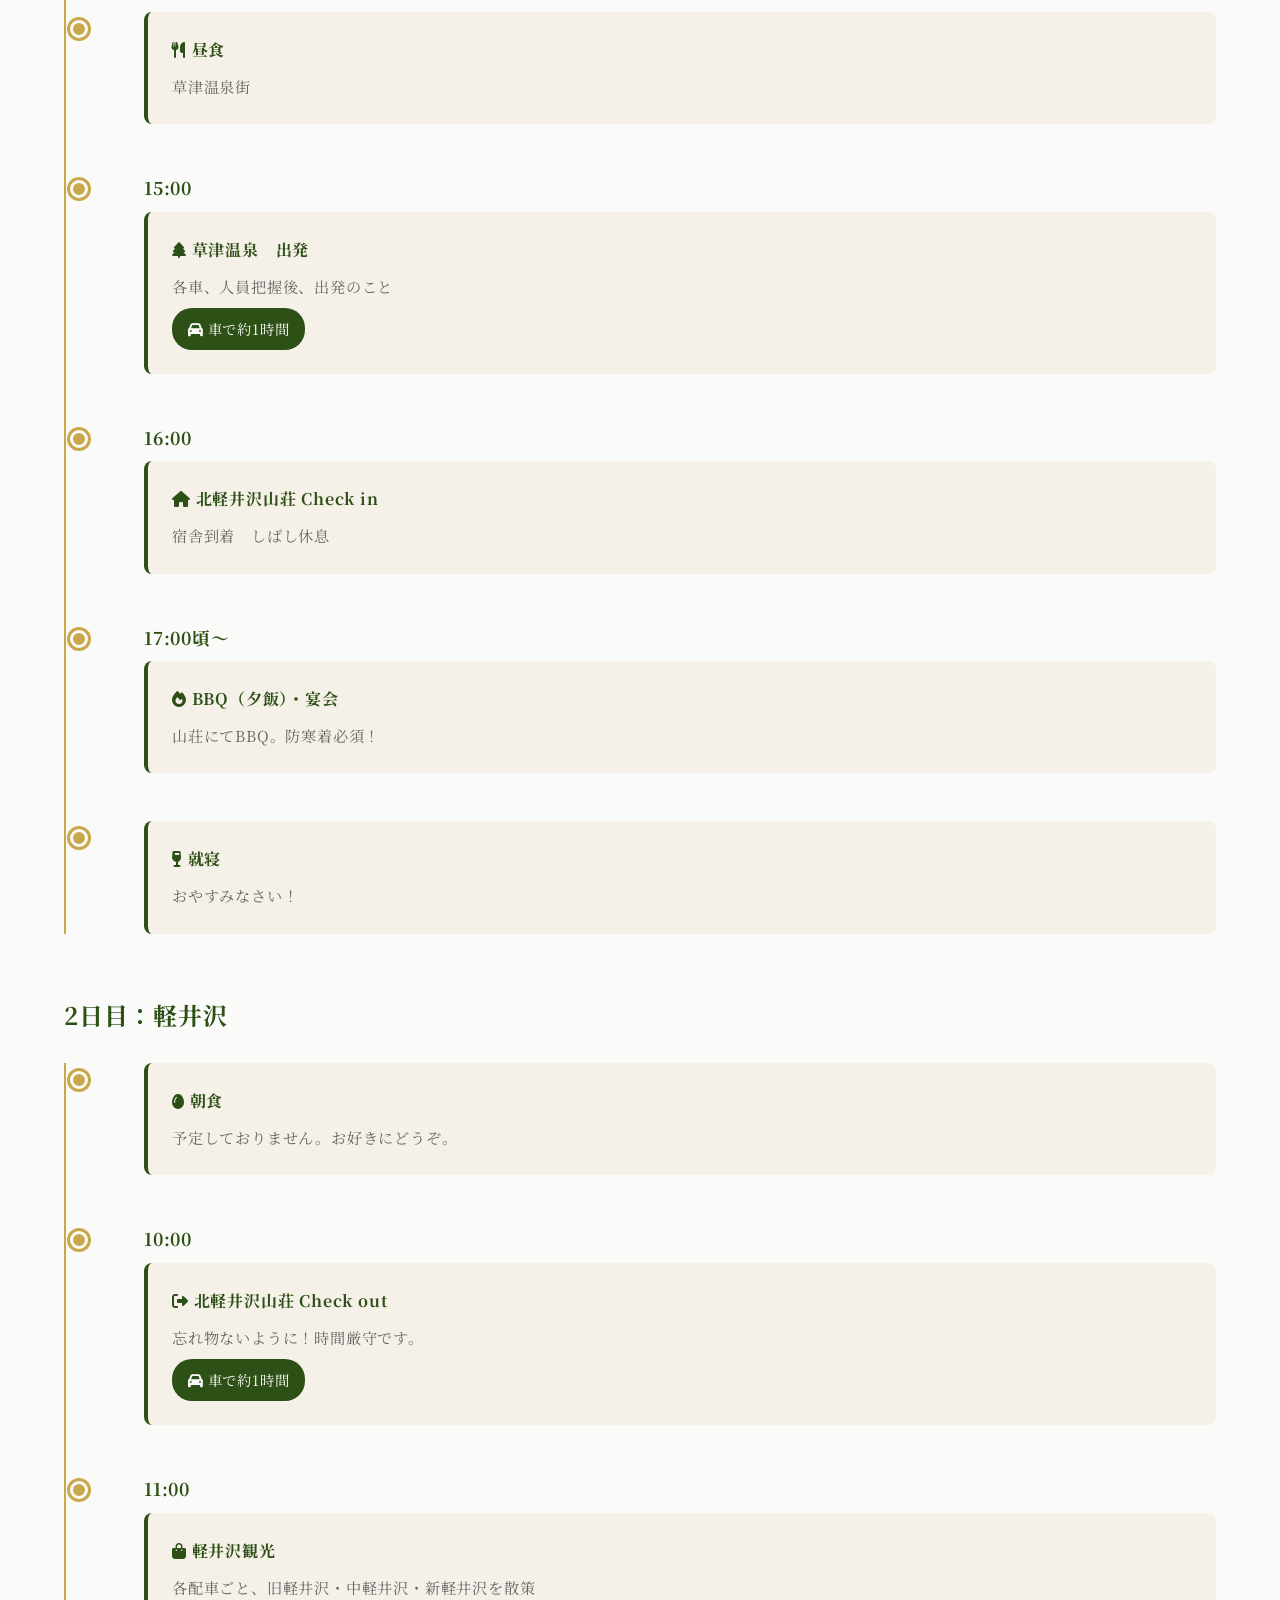
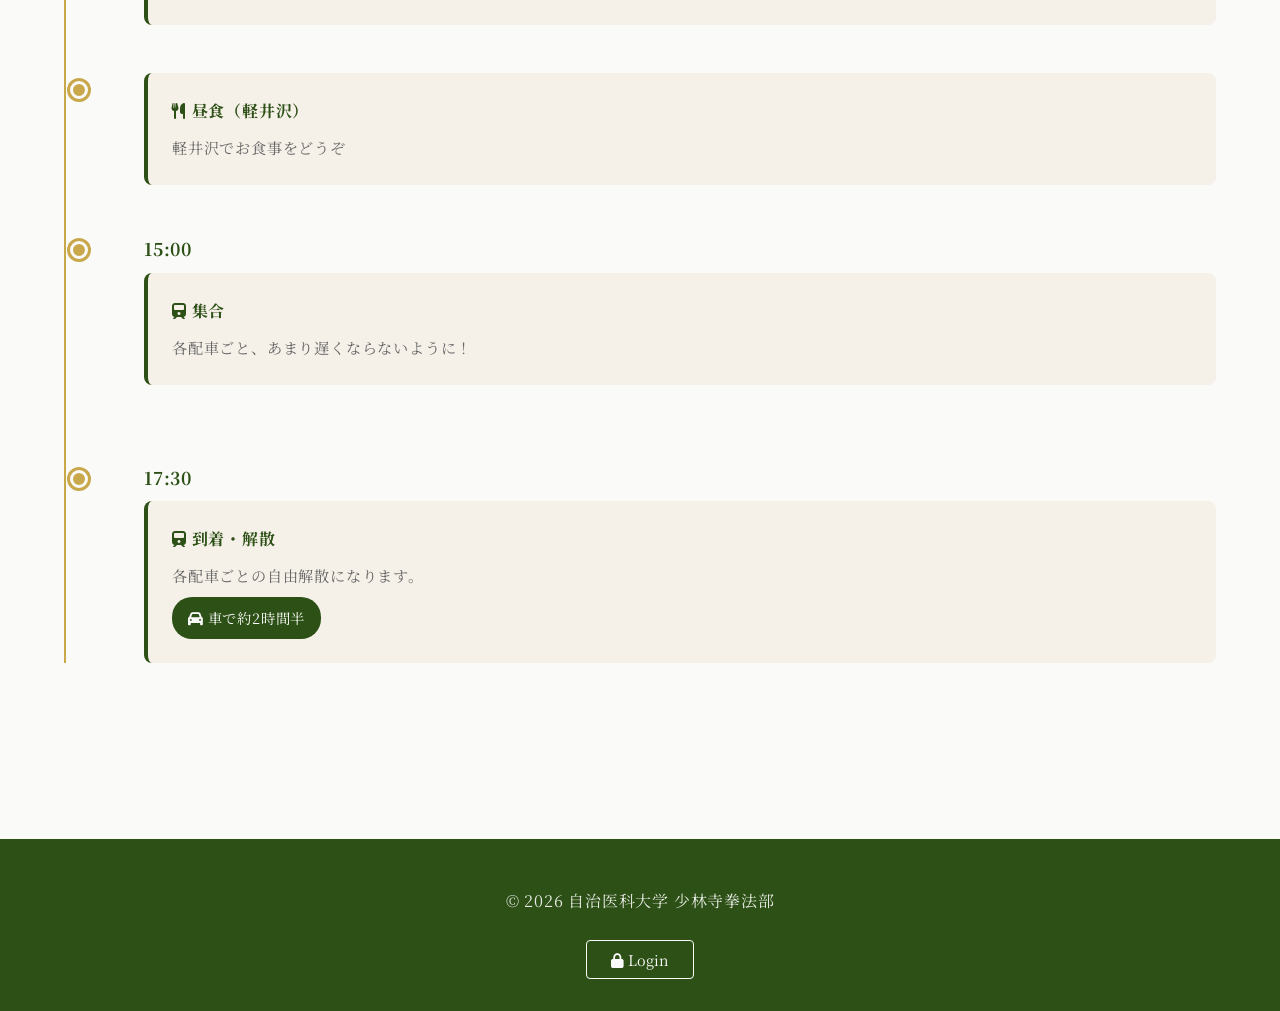
==== commit a4e25045: "Update index.html" ====
--- a/index.html
+++ b/index.html
@@ -49,7 +49,7 @@
                     <h3 style="color: var(--primary-green); margin-bottom: 2rem;">1日目：草津温泉</h3>
                     <div class="timeline">
                         <div class="timeline-item">
-                            <div class="timeline-time" data-editable="day1_time1">07:00</div>
+                            <div class="timeline-time" data-editable="day1_time1">08:00</div>
                             <div class="timeline-content">
                                 <div class="timeline-title" data-editable="day1_title1">
                                     <i class="fas fa-flag"></i> 集合・出発
@@ -64,7 +64,7 @@
                         </div>
                         
                         <div class="timeline-item">
-                            <div class="timeline-time" data-editable="day1_time2">10:00</div>
+                            <div class="timeline-time" data-editable="day1_time2">11:00</div>
                             <div class="timeline-content">
                                 <div class="timeline-title" data-editable="day1_title2">
                                     <i class="fas fa-hot-tub"></i> 草津温泉 到着・自由散策
@@ -87,7 +87,7 @@
                         </div>
                         
                         <div class="timeline-item">
-                            <div class="timeline-time" data-editable="day1_time4">14:00</div>
+                            <div class="timeline-time" data-editable="day1_time4">15:00</div>
                             <div class="timeline-content">
                                 <div class="timeline-title" data-editable="day1_title4">
                                     <i class="fas fa-tree"></i> 草津温泉　出発
@@ -102,7 +102,7 @@
                         </div>
                         
                         <div class="timeline-item">
-                            <div class="timeline-time" data-editable="day1_time5">15:00</div>
+                            <div class="timeline-time" data-editable="day1_time5">16:00</div>
                             <div class="timeline-content">
                                 <div class="timeline-title" data-editable="day1_title5">
                                     <i class="fas fa-home"></i> 北軽井沢山荘 Check in
